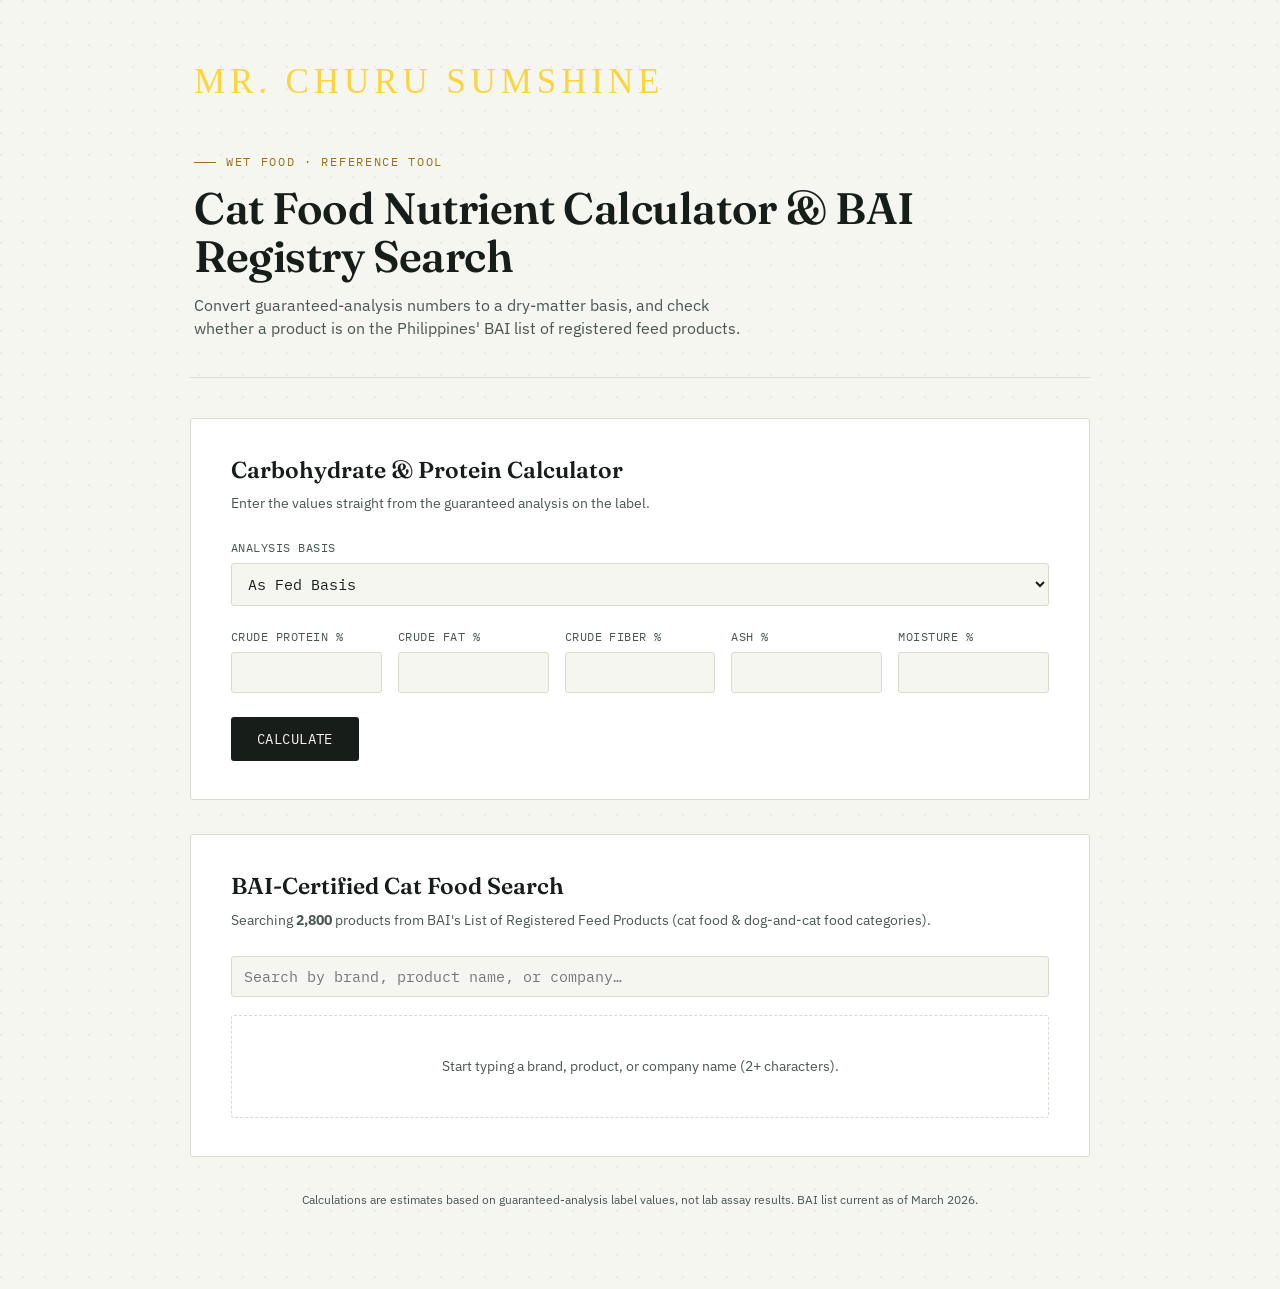
==== index.html @ 1d99d7f1 "Rename cat-food-calculator.html to index.html" ====
<!DOCTYPE html>
<html lang="en">

<head>
  <meta charset="UTF-8">
  <meta name="viewport" content="width=device-width, initial-scale=1.0">
  <title>Cat Food Nutrient Calculator &amp; BAI Registry Search</title>
  <link rel="stylesheet" href="style.css">
  <link rel="preconnect" href="https://fonts.googleapis.com">
  <link rel="preconnect" href="https://fonts.gstatic.com" crossorigin>
  <link href="https://fonts.googleapis.com/css2?family=Fraunces:opsz,wght@9..144,400;9..144,500;9..144,600;9..144,700&family=IBM+Plex+Sans:wght@400;500;600&family=IBM+Plex+Mono:wght@400;500;600&display=swap" rel="stylesheet">
</head>

<body>
  <div class="page">

    <header class="top">
      <div class="forehead">Mr. Churu Sumshine</div>
      <div class="eyebrow">Wet Food · Reference Tool</div>
      <h1>Cat Food Nutrient Calculator &amp; BAI Registry Search</h1>
      <p>Convert guaranteed-analysis numbers to a dry-matter basis, and check whether a product is on the Philippines' BAI list of registered feed products.</p>
    </header>

    <section class="card" id="calc-card">
      <h2>Carbohydrate &amp; Protein Calculator</h2>
      <p class="sub">Enter the values straight from the guaranteed analysis on the label.</p>

      <div class="basis-row">
        <div class="field">
          <label for="basis">Analysis basis</label>
          <select id="basis">
            <option value="asfed" selected>As Fed Basis</option>
            <option value="dm">Already Dry Matter</option>
          </select>
        </div>
      </div>

      <div class="inputs-grid" id="inputsGrid">
        <div class="field">
          <label for="protein">Crude protein %</label>
          <input type="number" id="protein" min="0" step="0.1" inputmode="decimal">
        </div>
        <div class="field">
          <label for="fat">Crude fat %</label>
          <input type="number" id="fat" min="0" step="0.1" inputmode="decimal">
        </div>
        <div class="field">
          <label for="fiber">Crude fiber %</label>
          <input type="number" id="fiber" min="0" step="0.1" inputmode="decimal">
        </div>
        <div class="field">
          <label for="ash">Ash %</label>
          <input type="number" id="ash" min="0" step="0.1" inputmode="decimal">
        </div>
        <div class="field" id="moistureField">
          <label for="moisture">Moisture %</label>
          <input type="number" id="moisture" min="0" step="0.1" inputmode="decimal">
        </div>
      </div>

      <button class="primary" id="calcBtn">Calculate</button>
      <div class="error-msg" id="errorMsg" hidden></div>

      <div class="ga-panel" id="gaPanel" hidden>
        <div class="ga-head">Results — Dry Matter Basis</div>
        <div class="ga-body">
          <div class="ga-row" style="align-items:flex-start;">
            <div class="label">Protein
              <div class="protein-ladder" id="proteinLadder"></div>
            </div>
            <div class="value" id="proteinResult">—</div>
          </div>
          <div class="ga-row" style="align-items:flex-start;">
            <div class="label">Carbohydrates
              <div><span class="tier-tag" id="carbTier"></span></div>
              <div class="ga-note" id="carbNote"></div>
            </div>
            <div class="value" id="carbResult">—</div>
          </div>
          <div class="ga-foot" id="gaFoot"></div>
        </div>
      </div>
    </section>

    <section class="card" id="search-card">
      <h2>BAI-Certified Cat Food Search</h2>
      <p class="sub">Searching <strong id="datasetCount">0</strong> products from BAI's List of Registered Feed Products (cat food &amp; dog-and-cat food categories).</p>

      <div class="search-row">
        <input type="search" id="searchInput" placeholder="Search by brand, product name, or company…">
      </div>
      <div class="result-count" id="resultCount"></div>
      <div class="results" id="results"></div>
    </section>

    <footer>Calculations are estimates based on guaranteed-analysis label values, not lab assay results. BAI list current as of March 2026.</footer>
  </div>

  <script src="script.js"></script>
</body>

</html>
---- style.css ----
:root {
    --bg: #F5F6F0;
    --bg-alt: #EDEFE6;
    --ink: #171E19;
    --ink-soft: #4A5650;
    --line: #D8DCCE;
    --card: #FFFFFF;
    --mustard: #C6922C;
    --mustard-deep: #96701D;
    --moss: #203f28;
    --mrchuru: #fbd540;
    --moss-pale: #E7EEE5;
    --coral: #B65445;
    --radius: 3px;
}

* {
    box-sizing: border-box;
}

html,
body {
    margin: 0;
    padding: 0;
}

body {
    background: var(--bg);
    background-image:
        radial-gradient(circle at 1px 1px, rgba(23, 30, 25, 0.05) 1px, transparent 0);
    background-size: 22px 22px;
    color: var(--ink);
    font-family: 'IBM Plex Sans', sans-serif;
    line-height: 1.5;
    padding: 0 20px 80px;
}

.page {
    max-width: 900px;
    margin: 0 auto;
}

header.top {
    padding: 56px 4px 36px;
    border-bottom: 1px solid var(--line);
    margin-bottom: 40px;
}

.forehead {
    font-family: 'Playfair Display', serif;
    font-size: 35px;
    letter-spacing: 0.14em;
    text-transform: uppercase;
    color: var(--mrchuru);
    display: flex;
    align-items: center;
    gap: 10px;
    margin-bottom: 5%;
}

.eyebrow {
    font-family: 'IBM Plex Mono', monospace;
    font-size: 12px;
    letter-spacing: 0.14em;
    text-transform: uppercase;
    color: var(--mustard-deep);
    display: flex;
    align-items: center;
    gap: 10px;
    margin-bottom: 14px;
}

.eyebrow::before {
    content: "";
    width: 22px;
    height: 1px;
    background: var(--mustard-deep);
    display: inline-block;
}

h1 {
    font-family: 'Fraunces', serif;
    font-weight: 600;
    font-size: clamp(30px, 4.4vw, 44px);
    line-height: 1.08;
    margin: 0 0 14px;
    letter-spacing: -0.01em;
}

header.top p {
    max-width: 56ch;
    color: var(--ink-soft);
    font-size: 15.5px;
    margin: 0;
}

section.card {
    background: var(--card);
    border: 1px solid var(--line);
    border-radius: var(--radius);
    padding: 34px clamp(20px, 4vw, 40px) 38px;
    margin-bottom: 34px;
}

.card h2 {
    font-family: 'Fraunces', serif;
    font-weight: 600;
    font-size: 23px;
    margin: 0 0 6px;
}

.card .sub {
    color: var(--ink-soft);
    font-size: 13.5px;
    margin: 0 0 26px;
}

/* --- calculator --- */
.basis-row {
    display: flex;
    gap: 18px;
    align-items: flex-end;
    flex-wrap: wrap;
    margin-bottom: 22px;
}

.field {
    display: flex;
    flex-direction: column;
    gap: 6px;
}

.field label {
    font-size: 12px;
    font-family: 'IBM Plex Mono', monospace;
    letter-spacing: 0.04em;
    text-transform: uppercase;
    color: var(--ink-soft);
}

select,
input[type=number],
input[type=search] {
    font-family: 'IBM Plex Mono', monospace;
    font-size: 15px;
    padding: 10px 12px;
    border: 1px solid var(--line);
    border-radius: var(--radius);
    background: var(--bg);
    color: var(--ink);
    width: 100%;
}

select:focus,
input:focus {
    outline: 2px solid var(--mustard);
    outline-offset: 1px;
}

.basis-row .field {
    min-width: 240px;
    flex: 1;
}

.inputs-grid {
    display: grid;
    grid-template-columns: repeat(auto-fill, minmax(130px, 1fr));
    gap: 16px;
    margin-bottom: 24px;
}

.inputs-grid .field input {
    text-align: right;
}

.hint {
    font-size: 12px;
    color: var(--ink-soft);
    margin-top: 4px;
}

button.primary {
    font-family: 'IBM Plex Mono', monospace;
    font-size: 14px;
    letter-spacing: 0.03em;
    text-transform: uppercase;
    background: var(--ink);
    color: var(--bg);
    border: none;
    padding: 13px 26px;
    border-radius: var(--radius);
    cursor: pointer;
    transition: background 0.15s ease;
}

button.primary:hover {
    background: var(--moss);
}

button.primary:focus-visible {
    outline: 2px solid var(--mustard);
    outline-offset: 2px;
}

.error-msg {
    color: var(--coral);
    font-size: 13px;
    margin-top: 14px;
    font-family: 'IBM Plex Mono', monospace;
}

/* guaranteed-analysis style result panel */
.ga-panel {
    margin-top: 28px;
    border: 2px solid var(--ink);
    border-radius: var(--radius);
    overflow: hidden;
}

.ga-panel .ga-head {
    background: var(--ink);
    color: var(--bg);
    font-family: 'IBM Plex Mono', monospace;
    font-size: 11.5px;
    letter-spacing: 0.12em;
    text-transform: uppercase;
    padding: 9px 16px;
}

.ga-body {
    padding: 18px 20px 20px;
    background: var(--moss-pale);
}

.ga-row {
    display: flex;
    justify-content: space-between;
    align-items: baseline;
    padding: 10px 0;
    border-bottom: 1px dashed var(--line);
}

.ga-row:last-child {
    border-bottom: none;
}

.ga-row .label {
    font-size: 20px;
    color: var(--ink);
    font-weight: bold;
}


.ga-row .value {
    font-family: 'IBM Plex Mono', monospace;
    font-size: 22px;
    font-weight: 600;
    color: var(--moss);
    white-space: nowrap;
}

.ga-row .value.zero-note {
    font-size: 14px;
    font-weight: 500;
}

.ga-foot {
    font-size: 12px;
    color: var(--ink-soft);
    padding-top: 14px;
    margin-top: 4px;
}

.tier-tag {
    display: inline-block;
    font-family: 'IBM Plex Mono', monospace;
    font-size: 11px;
    letter-spacing: 0.05em;
    text-transform: uppercase;
    padding: 3px 9px;
    border-radius: 999px;
    font-weight: 600;
    margin-top: 4px;
}

.tier-optimal {
    background: #E3EEE1;
    color: #2E6A3E;
}

.tier-moderate {
    background: #F6EBD4;
    color: #96701D;
}

.tier-high {
    background: #F3DECB;
    color: #A8501E;
}

.tier-excessive {
    background: #F2D9D3;
    color: #963226;
}

.ga-note {
    font-family: 'IBM Plex Mono', monospace;
    font-size: 12.35px;
    color: var(--mustard);
    margin-top: 8px;
    margin-left: 15px;
    line-height: 1.5;
}

.protein-ladder {
    margin-top: 6px;
    display: flex;
    flex-direction: column;
    gap: 3px;
}

.protein-ladder .rung {
    font-size: 13px;
    font-family: 'IBM Plex Mono', monospace;
    color: var(--ink-soft);
    padding: 2px 0;
}

.protein-ladder .rung.active {
    color: var(--mustard);
    font-weight: bolder;
}

.protein-ladder .rung.active::before {
    content: "→ ";
}

/* --- search --- */
.search-row {
    position: relative;
    margin-bottom: 6px;
}

.search-row input {
    padding-right: 40px;
}

.result-count {
    font-family: 'IBM Plex Mono', monospace;
    font-size: 12px;
    color: var(--ink-soft);
    margin: 10px 0 18px;
}

.result-count strong {
    color: var(--moss);
}

.results {
    display: flex;
    flex-direction: column;
    gap: 10px;
}

.result-item {
    border: 1px solid var(--line);
    border-radius: var(--radius);
    padding: 14px 16px;
    display: flex;
    justify-content: space-between;
    gap: 16px;
    align-items: flex-start;
    background: var(--bg);
}

.result-item .rmain {
    min-width: 0;
}

.result-item .rproduct {
    font-weight: 600;
    font-size: 15px;
    margin: 0 0 3px;
    word-break: break-word;
}

.result-item .rmeta {
    font-size: 12.5px;
    color: var(--ink-soft);
}

.result-item .rmeta .brand {
    color: var(--mustard-deep);
    font-weight: 600;
}

.result-item .rside {
    text-align: right;
    flex-shrink: 0;
    font-family: 'IBM Plex Mono', monospace;
    font-size: 11px;
    color: var(--ink-soft);
}

.badge {
    display: inline-block;
    font-family: 'IBM Plex Mono', monospace;
    font-size: 10.5px;
    letter-spacing: 0.04em;
    text-transform: uppercase;
    padding: 3px 8px;
    border-radius: 999px;
    background: var(--moss-pale);
    color: var(--moss);
    margin-bottom: 6px;
}

.empty-state,
.prompt-state {
    text-align: center;
    padding: 40px 20px;
    color: var(--ink-soft);
    font-size: 14px;
    border: 1px dashed var(--line);
    border-radius: var(--radius);
}

footer {
    text-align: center;
    font-size: 12px;
    color: var(--ink-soft);
    margin-top: 20px;
}

@media (prefers-reduced-motion: reduce) {
    button.primary {
        transition: none;
    }
}
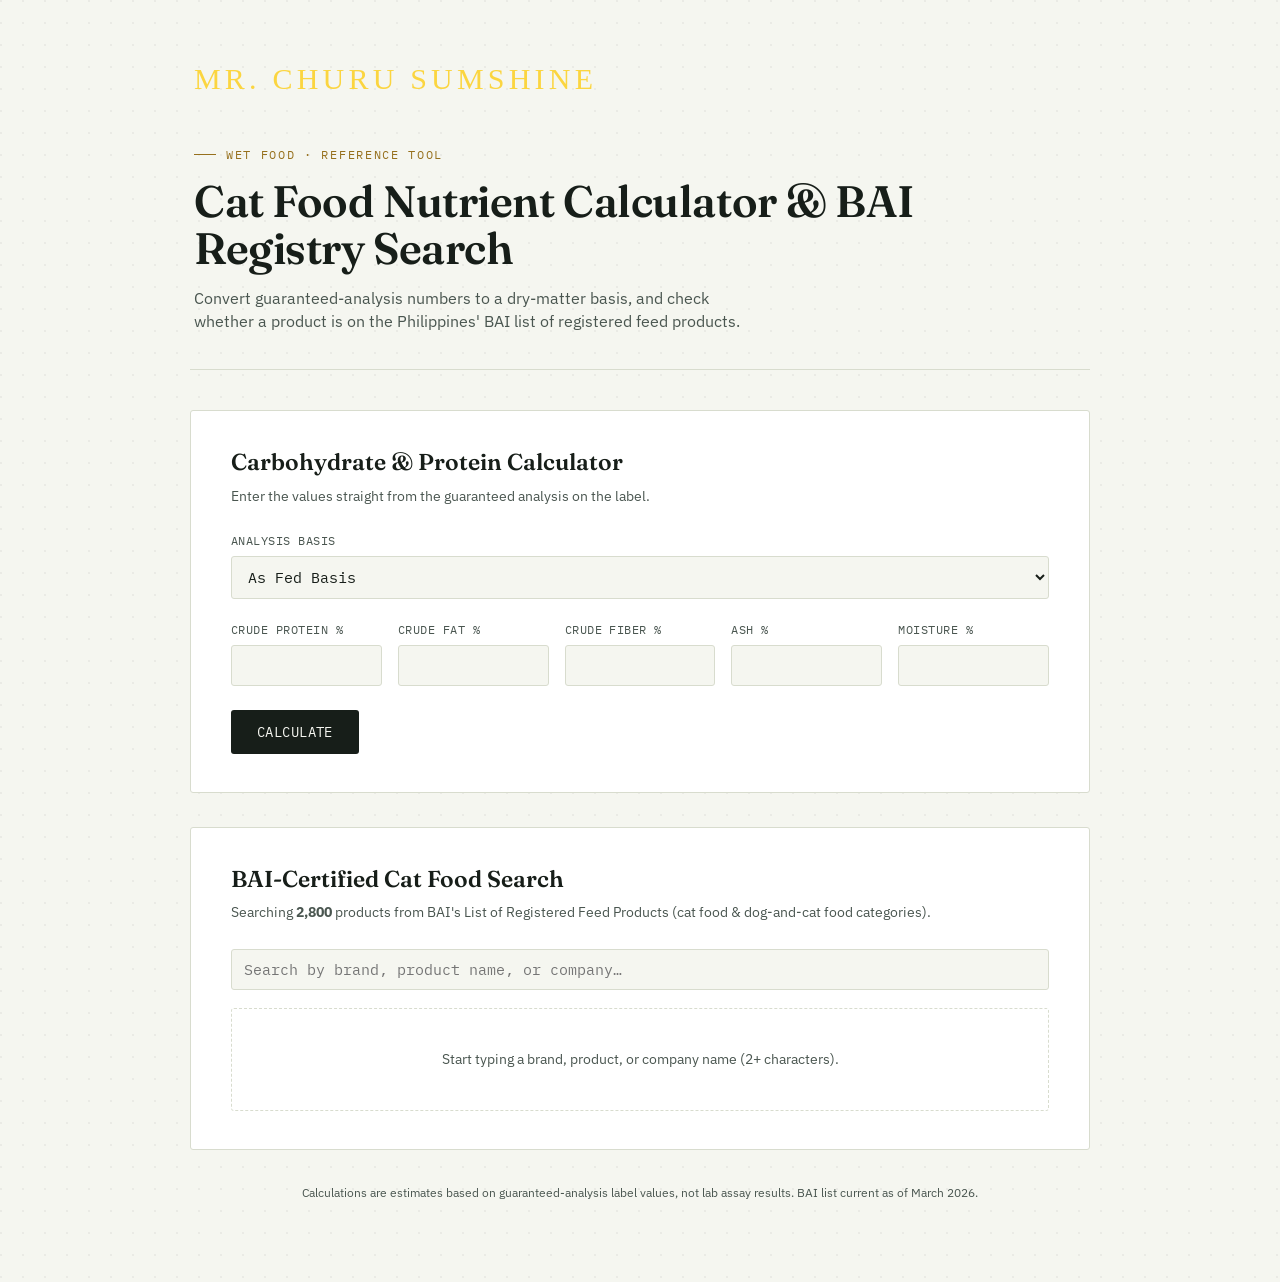
==== commit ef1ef589: "change the forehead size for mobile" ====
--- a/index.html
+++ b/index.html
@@ -99,4 +99,4 @@
   <script src="script.js"></script>
 </body>
 
-</html>
+</html>
--- a/style.css
+++ b/style.css
@@ -48,7 +48,7 @@
 
 .forehead {
     font-family: 'Playfair Display', serif;
-    font-size: 35px;
+    font-size: 30px;
     letter-spacing: 0.14em;
     text-transform: uppercase;
     color: var(--mrchuru);
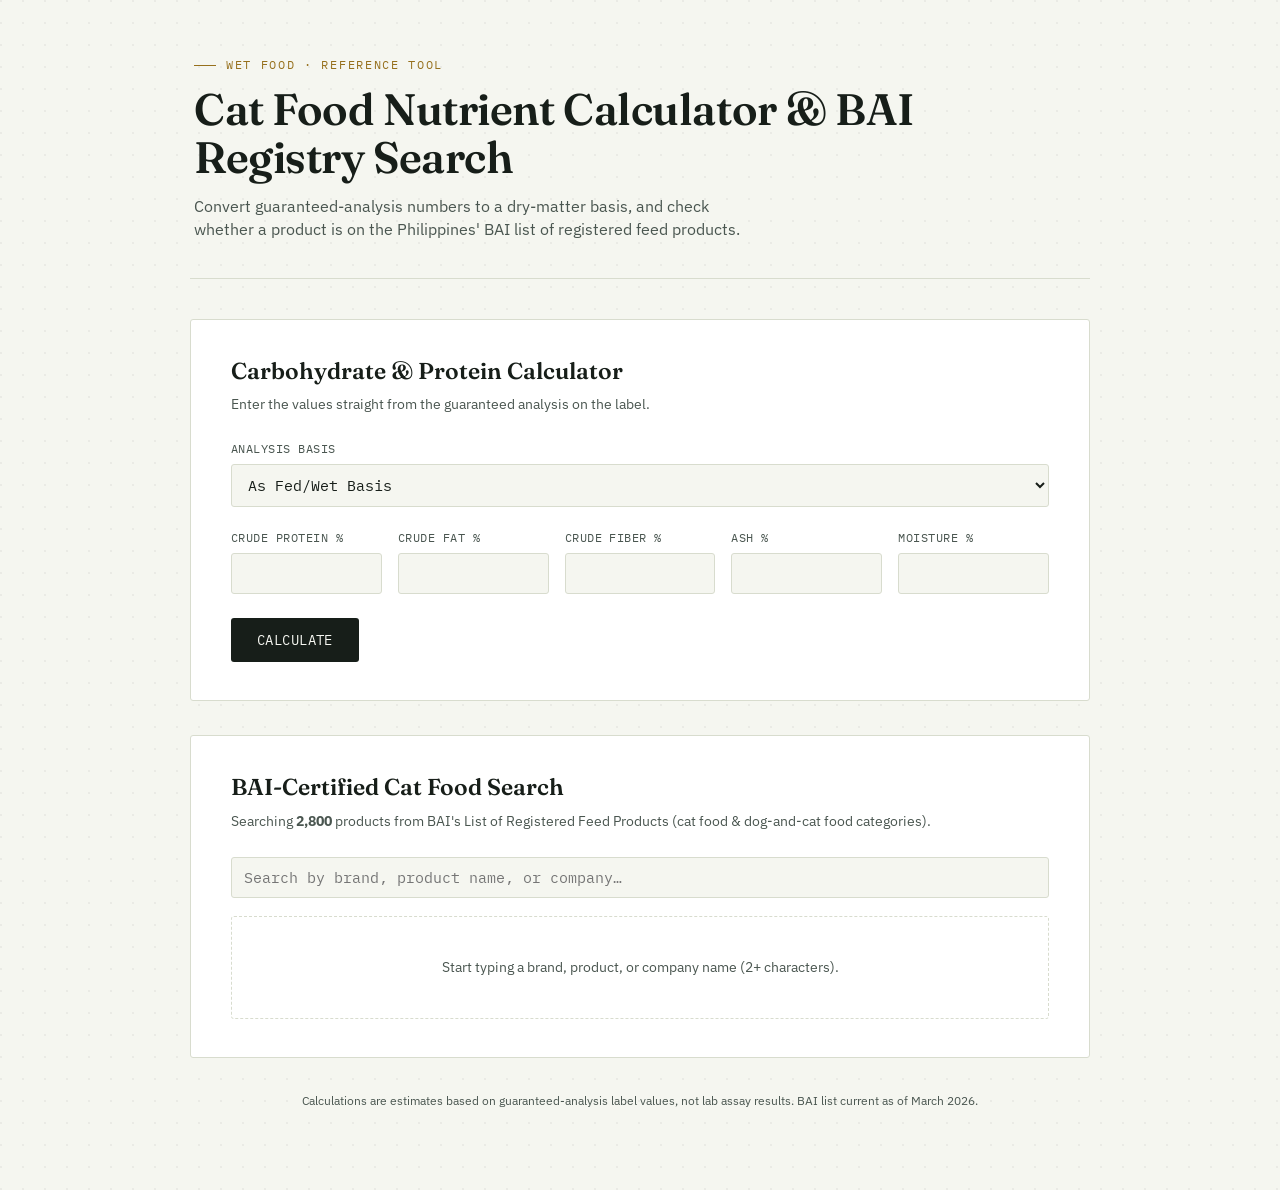
==== commit 0847ca67: "updated the BAI search and added crude ash" ====
--- a/index.html
+++ b/index.html
@@ -15,7 +15,6 @@
   <div class="page">
 
     <header class="top">
-      <div class="forehead">Mr. Churu Sumshine</div>
       <div class="eyebrow">Wet Food · Reference Tool</div>
       <h1>Cat Food Nutrient Calculator &amp; BAI Registry Search</h1>
       <p>Convert guaranteed-analysis numbers to a dry-matter basis, and check whether a product is on the Philippines' BAI list of registered feed products.</p>
@@ -29,7 +28,7 @@
         <div class="field">
           <label for="basis">Analysis basis</label>
           <select id="basis">
-            <option value="asfed" selected>As Fed Basis</option>
+            <option value="asfed" selected>As Fed/Wet Basis</option>
             <option value="dm">Already Dry Matter</option>
           </select>
         </div>
@@ -66,7 +65,7 @@
         <div class="ga-body">
           <div class="ga-row" style="align-items:flex-start;">
             <div class="label">Protein
-              <div class="protein-ladder" id="proteinLadder"></div>
+              <div><span class="tier-tag" id="proteinTier"></span></div>
             </div>
             <div class="value" id="proteinResult">—</div>
           </div>
@@ -76,6 +75,12 @@
               <div class="ga-note" id="carbNote"></div>
             </div>
             <div class="value" id="carbResult">—</div>
+          </div>
+          <div class="ga-row" style="align-items:flex-start;">
+            <div class="label">Crude Ash
+              <div><span class="tier-tag" id="ashTier"></span></div>
+            </div>
+            <div class="value" id="ashResult">—</div>
           </div>
           <div class="ga-foot" id="gaFoot"></div>
         </div>
--- a/style.css
+++ b/style.css
@@ -3,6 +3,7 @@
     --bg-alt: #EDEFE6;
     --ink: #171E19;
     --ink-soft: #4A5650;
+    --dark-gray: #242424;
     --line: #D8DCCE;
     --card: #FFFFFF;
     --mustard: #C6922C;
@@ -49,13 +50,13 @@
 .forehead {
     font-family: 'Playfair Display', serif;
     font-size: 30px;
-    letter-spacing: 0.14em;
+    letter-spacing: 0.07em;
     text-transform: uppercase;
     color: var(--mrchuru);
     display: flex;
     align-items: center;
     gap: 10px;
-    margin-bottom: 5%;
+    margin-bottom: 5.5%;
 }
 
 .eyebrow {
@@ -67,7 +68,7 @@
     display: flex;
     align-items: center;
     gap: 10px;
-    margin-bottom: 14px;
+    margin-bottom: 12px;
 }
 
 .eyebrow::before {
@@ -246,7 +247,7 @@
 
 .ga-row .label {
     font-size: 20px;
-    color: var(--ink);
+    color: var(--dark-gray);
     font-weight: bold;
 }
 
@@ -255,7 +256,7 @@
     font-family: 'IBM Plex Mono', monospace;
     font-size: 22px;
     font-weight: 600;
-    color: var(--moss);
+    color: var(--dark-gray);
     white-space: nowrap;
 }
 
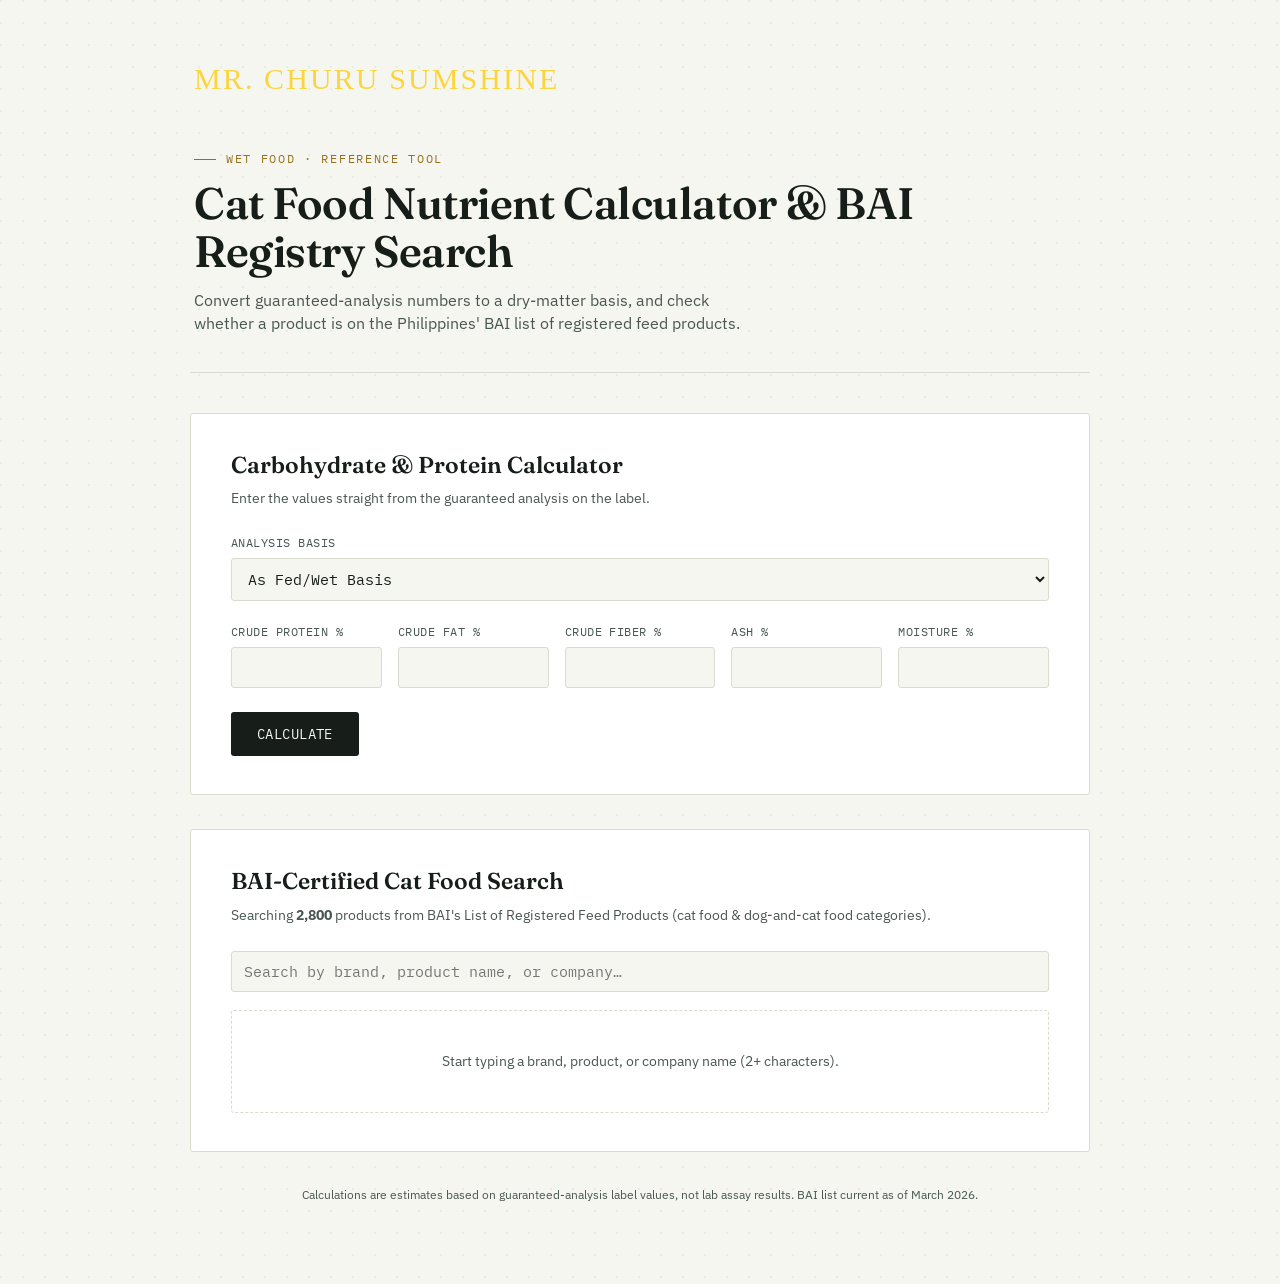
==== commit bbebe5e8: "added mr. churu sumshine heading" ====
--- a/index.html
+++ b/index.html
@@ -15,6 +15,7 @@
   <div class="page">
 
     <header class="top">
+      <div class="forehead">Mr. Churu Sumshine</div>
       <div class="eyebrow">Wet Food · Reference Tool</div>
       <h1>Cat Food Nutrient Calculator &amp; BAI Registry Search</h1>
       <p>Convert guaranteed-analysis numbers to a dry-matter basis, and check whether a product is on the Philippines' BAI list of registered feed products.</p>
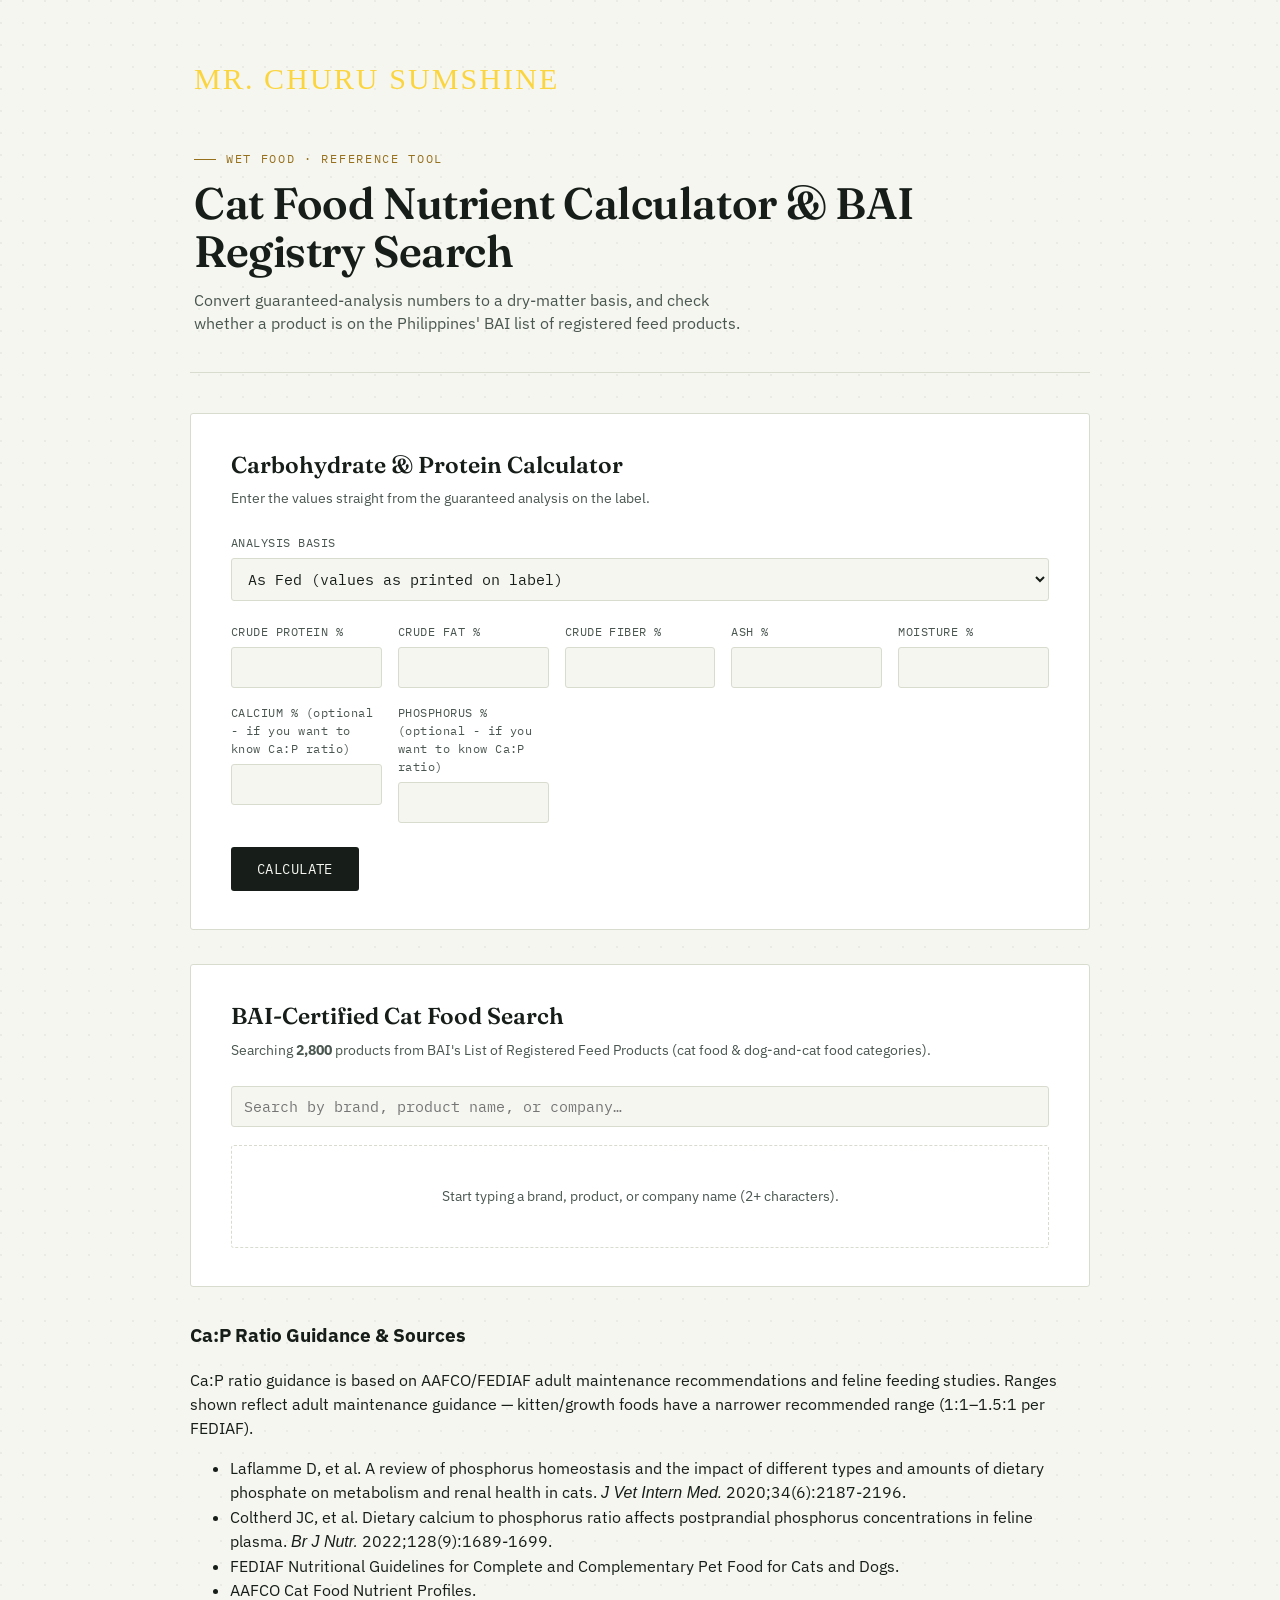
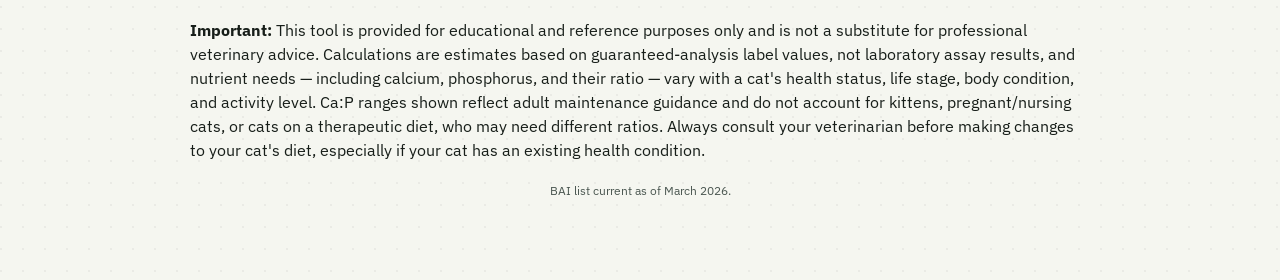
==== commit 5302f163: "added ca:p ratio & removed crude ash, updated the footer and added disclaimer" ====
--- a/index.html
+++ b/index.html
@@ -29,8 +29,8 @@
         <div class="field">
           <label for="basis">Analysis basis</label>
           <select id="basis">
-            <option value="asfed" selected>As Fed/Wet Basis</option>
-            <option value="dm">Already Dry Matter</option>
+            <option value="asfed" selected>As Fed (values as printed on label)</option>
+            <option value="dm">Already Dry Matter (moisture-free)</option>
           </select>
         </div>
       </div>
@@ -56,6 +56,15 @@
           <label for="moisture">Moisture %</label>
           <input type="number" id="moisture" min="0" step="0.1" inputmode="decimal">
         </div>
+        <div class="field">
+          <label for="calcium">Calcium % <span style="text-transform:none;">(optional - if you want to know Ca:P ratio)</span></label>
+          <input type="number" id="calcium" min="0" step="0.01" inputmode="decimal">
+        </div>
+        <div class="field">
+          <label for="phosphorus">Phosphorus % <span style="text-transform:none;">(optional - if you want to know Ca:P ratio)</span></label>
+          <input type="number" id="phosphorus" min="0" step="0.01" inputmode="decimal">
+        </div>
+
       </div>
 
       <button class="primary" id="calcBtn">Calculate</button>
@@ -78,10 +87,11 @@
             <div class="value" id="carbResult">—</div>
           </div>
           <div class="ga-row" style="align-items:flex-start;">
-            <div class="label">Crude Ash
-              <div><span class="tier-tag" id="ashTier"></span></div>
+            <div class="label">Ca:P Ratio
+              <div><span class="tier-tag" id="capTier"></span></div>
+              <div class="ga-note" id="capNote"></div>
             </div>
-            <div class="value" id="ashResult">—</div>
+            <div class="value" id="capRatioResult">—</div>
           </div>
           <div class="ga-foot" id="gaFoot"></div>
         </div>
@@ -99,7 +109,23 @@
       <div class="results" id="results"></div>
     </section>
 
-    <footer>Calculations are estimates based on guaranteed-analysis label values, not lab assay results. BAI list current as of March 2026.</footer>
+    <section class="info-section">
+      <h3>Ca:P Ratio Guidance &amp; Sources</h3>
+      <p>Ca:P ratio guidance is based on AAFCO/FEDIAF adult maintenance recommendations and feline feeding studies. Ranges shown reflect adult maintenance guidance — kitten/growth foods have a narrower recommended range (1:1–1.5:1 per FEDIAF).</p>
+      <ul>
+        <li>Laflamme D, et al. A review of phosphorus homeostasis and the impact of different types and amounts of dietary phosphate on metabolism and renal health in cats. <em>J Vet Intern Med.</em> 2020;34(6):2187-2196.</li>
+        <li>Coltherd JC, et al. Dietary calcium to phosphorus ratio affects postprandial phosphorus concentrations in feline plasma. <em>Br J Nutr.</em> 2022;128(9):1689-1699.</li>
+        <li>FEDIAF Nutritional Guidelines for Complete and Complementary Pet Food for Cats and Dogs.</li>
+        <li>AAFCO Cat Food Nutrient Profiles.</li>
+      </ul>
+
+      <div class="disclaimer">
+        <strong>Important:</strong> This tool is provided for educational and reference purposes only and is not a substitute for professional veterinary advice. Calculations are estimates based on guaranteed-analysis label values, not laboratory assay results, and nutrient needs — including calcium, phosphorus, and their ratio — vary with a cat's health status, life stage, body condition, and activity level. Ca:P ranges shown reflect adult maintenance guidance and do not account for kittens,
+        pregnant/nursing cats, or cats on a therapeutic diet, who may need different ratios. Always consult your veterinarian before making changes to your cat's diet, especially if your cat has an existing health condition.
+      </div>
+    </section>
+
+    <footer>BAI list current as of March 2026.</footer>
   </div>
 
   <script src="script.js"></script>
